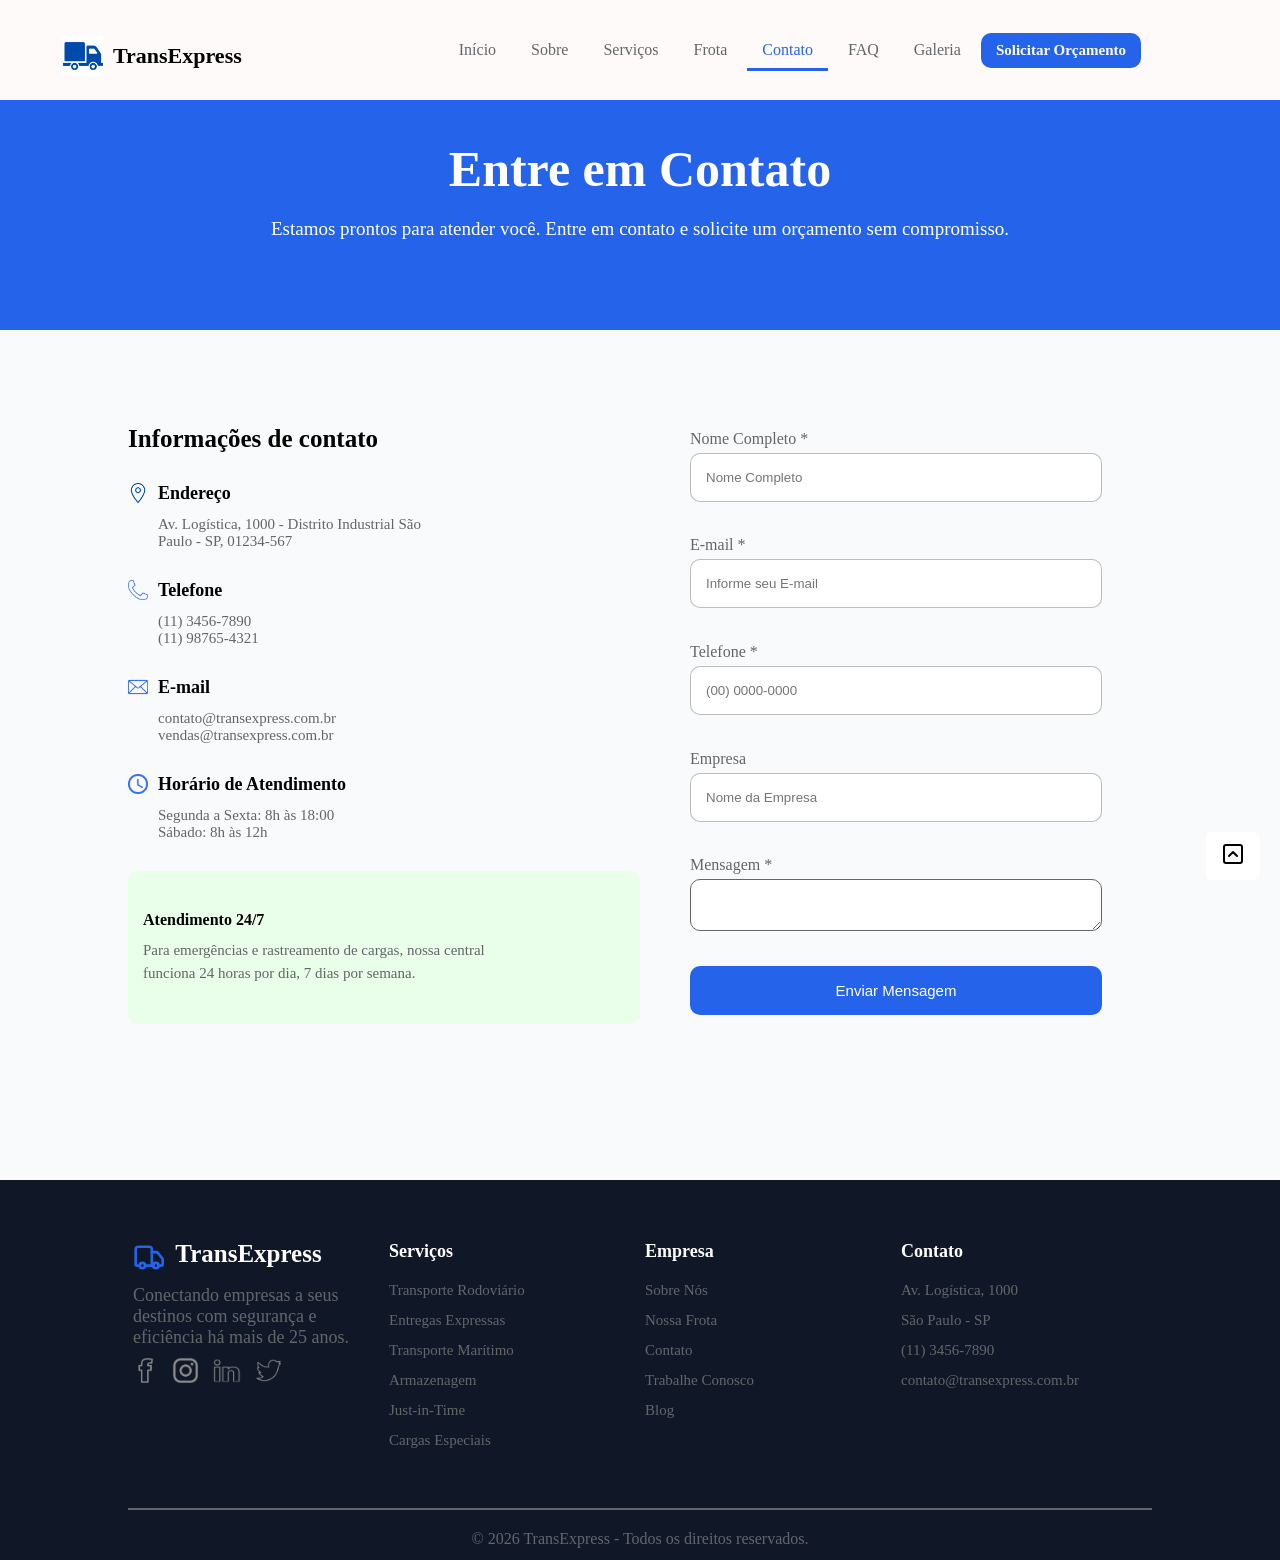
==== contato.html @ cb7da5bd "Add files via upload" ====
<!DOCTYPE html>
<html lang="pt-br">

<head>
    <meta charset="UTF-8">
    <meta name="viewport" content="width=device-width, initial-scale=1.0">
    <link rel="stylesheet" href="contato.css">
    <link rel="stylesheet" href="cabecalho.css">
    <link rel="stylesheet" href="footer.css">
    <style>
        #menu-color {
            border-bottom: 3px solid var(--color-primaria);
            color: var(--color-primaria);
        }
    </style>
    <title>Serviços</title>
</head>

<body>
    <div id="topo"></div>
    <header class="cabecalho">
        <div class="container-header">
            <div class="logo">
                <a href="Inicio.html" style="text-decoration: none;">
                    <img src="icone-logo-site.png" alt="[LOGO-SITE]">
                    <p class="name-empresa"><strong>TransExpress</strong></p>
                </a>
            </div>
            <nav class="nav-bar">
                <input type="checkbox" id="tg-toggle" name="tg-toggle" style="display: none;">
                <div class="container-menu">
                    <ul class="menu">
                        <li><a href="../paginas.site/Inicio.html">Início</a></li>
                        <li><a href="../paginas.site/sobre.html">Sobre</a></li>
                        <li><a href="servicos.html">Serviços</a></li>
                        <li><a href="frota.html">Frota</a></li>
                        <li><a href="contato.html" id="menu-color">Contato</a></li>
                        <li><a href="faq.html">FAQ</a></li>
                        <li><a href="galeria.html">Galeria</a></li>
                        <li><a href="contato.html" class="btn-orcamento">Solicitar Orçamento</a></li>
                    </ul>
                </div>

                <label for="tg-toggle" class="hamburguer">
                    <img src="menu-hamburguer-icone.png" alt="" width="30px" height="30px">
                </label>
            </nav>
        </div>
    </header>
    <main class="conteudo-principal">
        <article class="banner-secao">
            <div class="banner">
                <h1>Entre em Contato</h1>
                <p class="text-banner">Estamos prontos para atender você. Entre em contato e solicite um orçamento sem
                    compromisso.</p>
            </div>
        </article>
        <section class="conteudo-principal-container">
            <section class="secao-contato" id="contato">
                <article class="container">
                    <section class="content-fale-conosco">
                        <h3 class="fale-conosco">
                            <strong>Informações de contato</strong>
                        </h3>
                        <div class="endereco-contato">
                            <img src="local-icone.png" alt="" class="icone-local">
                            <div class="content-contato">
                                <p class="title-contt"><strong>
                                        Endereço
                                    </strong></p>
                                <p>Av. Logística, 1000 - Distrito Industrial
                                    São Paulo - SP, 01234-567</p>
                            </div>
                        </div>
                        <div class="tel">
                            <img src="telefone-icone.png" alt="" class="icone-telefone">
                            <div class="content-contato">
                                <p class="title-contt"><strong>Telefone</strong></p>
                                <p>(11) 3456-7890</p>
                                <p>(11) 98765-4321</p>
                            </div>
                        </div>
                        <div class="email">
                            <img src="email-contato.png" alt="" class="icone-email">
                            <div class="content-contato">
                                <p class="title-contt"><strong>E-mail</strong></p>
                                <p>contato@transexpress.com.br</p>
                                <p>vendas@transexpress.com.br</p>
                            </div>
                        </div>
                        <div class="horario-atendimento">
                            <img src="relogio-icones-endereco.png" alt="" class="icone-relogio">
                            <div class="content-contato">
                                <p class="title-contt"><strong>Horário de Atendimento</strong></p>
                                <p>Segunda a Sexta: 8h às 18:00</p>
                                <p>Sábado: 8h às 12h</p>
                            </div>
                        </div>
                        <article class="box-atendimento">
                            <h4><b>Atendimento 24/7</b></h4>
                            <p>Para emergências e rastreamento de cargas, nossa central funciona 24 horas por dia, 7
                                dias
                                por semana.</p>
                        </article>
                    </section>
                    <section class="formulario">
                        <form action="" method="post" class="form-contato">
                            <fieldset class="field">
                                <div class="nome">
                                    <label for="name">
                                        Nome Completo *
                                    </label>
                                    <input type="text" name="nome" id="name" placeholder="Nome Completo">
                                </div>
                                <div class="div-email">
                                    <label for="email">
                                        E-mail *
                                    </label>
                                    <input type="email" id="email" name="email" placeholder="Informe seu E-mail">
                                </div>
                                <div class="telefone">
                                    <label for="telefone">
                                        Telefone *
                                    </label>
                                    <input type="tel" id="tel" name="tel" placeholder="(00) 0000-0000">
                                </div>
                                <div class="empresa">
                                    <label for="empresa">
                                        Empresa
                                    </label>
                                    <input type="text" id="empresa" name="empresa" placeholder="Nome da Empresa">
                                </div>
                                <div class="mensagem">
                                    <label for="mensagem">
                                        Mensagem *
                                    </label>
                                    <textarea name="mensagem" id="mensagem" rows="2" cols="20"></textarea>
                                </div>
                                <div class="btn-enviar">
                                    <input type="submit" id="btn-enviar" name="btn-enviar0" value="Enviar Mensagem">
                                </div>
                            </fieldset>
                        </form>
                    </section>
                </article>
            </section>
        </section>
    </main>







    <footer class="footer-site">
        <article class="container-footer">
            <section class="column-footer">
                <div class="logo-footer">
                    <svg xmlns="http://www.w3.org/2000/svg" width="35" height="35" viewBox="0 0 24 24" fill="none"
                        stroke="#2563EB" stroke-width="2" stroke-linecap="round" stroke-linejoin="round"
                        class="lucide lucide-truck-icon lucide-truck">
                        <path d="M14 18V6a2 2 0 0 0-2-2H4a2 2 0 0 0-2 2v11a1 1 0 0 0 1 1h2" />
                        <path d="M15 18H9" />
                        <path d="M19 18h2a1 1 0 0 0 1-1v-3.65a1 1 0 0 0-.22-.624l-3.48-4.35A1 1 0 0 0 17.52 8H14" />
                        <circle cx="17" cy="18" r="2" />
                        <circle cx="7" cy="18" r="2" />
                    </svg>
                    <p class="logo-footer-p"><strong>TransExpress</strong></p>
                </div>
                <p>Conectando empresas a seus destinos com segurança e eficiência há mais de 25 anos.</p>
                <div class="links-icones">
                    <a href="#" class="facebook">
                        <img src="facebook icone.png" alt="" class="icone-facebook">
                    </a>
                    <a href="#" class="instagram">
                        <img src="instagram icone.png" alt="" class="instagram-icone">
                    </a>
                    <a href="#" class="linkedin">
                        <img src="linkedin icone.png" alt="" class="linkedin-icone">
                    </a>
                    <a href="#" class="twiter">
                        <img src="x icone.png" alt="" class="x-icone" height="15px">
                    </a>
                </div>
            </section>
            <section class="column-footer servicos-footer">
                <h4><b>Serviços</b></h4>
                <div class="secao-links-footer">
                    <a href="#transporte-rodoviario">
                        <p>Transporte Rodoviário</p>
                    </a>
                    <a href="#entregas-expressas">
                        <p>Entregas Expressas</p>
                    </a>
                    <a href="#transporte-maritimo">
                        <p>Transporte Marítimo</p>
                    </a>
                    <a href="#armazenagem">
                        <p>Armazenagem</p>
                    </a>
                    <a href="#just-in-time">
                        <p>Just-in-Time</p>
                    </a>
                    <a href="#cargas-especiais">
                        <p>Cargas Especiais</p>
                    </a>
                </div>
            </section>
            <section class="column-footer empresa-footer">
                <h4><b>Empresa</b></h4>
                <div class="secao-links-footer">
                    <a href="#sobre">
                        <p>Sobre Nós</p>
                    </a>
                    <a href="#frota">
                        <p>Nossa Frota</p>
                    </a>
                    <a href="#contato">
                        <p>Contato</p>
                    </a>
                    <a href="#trabalhe-conosco">
                        <p>Trabalhe Conosco</p>
                    </a>
                    <a href="#">
                        <p>Blog</p>
                    </a>
                </div>
            </section>
            <section class="column-footer contato-footer">
                <h4><b>Contato</b></h4>
                <div class="secao-links-footer-empr">
                    <p>Av. Logística, 1000</p>
                    <p>São Paulo - SP</p>
                    <p>(11) 3456-7890</p>
                    <p>contato@transexpress.com.br</p>
                </div>
            </section>
        </article>
        <p class="p-footer-final">© 2026 TransExpress - Todos os direitos reservados.</p>
    </footer>

    <a href="#topo" class="botao-topo"><svg xmlns="http://www.w3.org/2000/svg" width="24" height="24"
            viewBox="0 0 24 24" fill="none" stroke="#000" stroke-width="2" stroke-linecap="round"
            stroke-linejoin="round" class="lucide lucide-square-chevron-up-icon lucide-square-chevron-up">
            <rect width="18" height="18" x="3" y="3" rx="2" />
            <path d="m8 14 4-4 4 4" />
        </svg></a>
</body>

</html>
---- contato.css ----
@font-face {
    font-family: 'Roboto';
    src: url('../tipografia/Roboto/Roboto-VariableFont_wdth,wght.ttf') format('truetype');
    font-weight: 100 900;
    font-display: swap;
}


:root {
    --color-primaria: #2563EB;
    --hover-botoes: #1D4ED8;
    --textos-principais: hsl(221, 39%, 11%);
    --color-font-branco: hsl(0, 0%, 100%);
    --color-font-preto: hsl(0, 0%, 0%);
    --fundo-secoes: hsl(210, 20%, 98%);
    --color-cinza: hsl(210, 3%, 40%);
    --color-back-footer: hsl(220, 43%, 11%);
}

* {
    margin: 0;
    padding: 0;
    box-sizing: border-box;
}

html,
body {
    width: 100%;
}

body,
html {
    overflow-x: hidden;
    width: 100%;
}

html {
    font-size: 62.5%;
    min-height: 100vh;
}


body {
    min-width: 100%;
    height: 100%;
    overflow-x: hidden;
    font-family: Roboto;
    background-color: var(--fundo-secoes);
}

.container {
    height: auto;
    min-width: 100%;
    padding: 0;
    margin: 0 auto 0;
    text-align: center;
    box-sizing: border-box;
}

.h2-title-section,
.subtitle-services {
    width: 100%;
    height: auto;
    padding: .5rem auto;
    text-align: center;
}

.h2-title-section strong {
    font-size: 4rem;
    color: var(--textos-principais);
    font-weight: 700;
}

.subtitle-services {
    width: 100%;
    margin-bottom: 5rem;
}

.subtitle-services span {
    display: block;
    max-width: 70rem;
    width: 100%;
    font-size: 2rem;
    text-align: center;
    color: var(--color-cinza);
    padding: .5rem 1rem;
    margin: auto;
}


article.banner-secao {
    width: 100%;
    background-color: var(--color-primaria);
    height: 28rem;
    min-height: 20rem;
    max-height: 30rem;
    text-align: center;
    margin: 0 auto 5rem;
}

.banner {
    margin: auto;
    width: 60%;
    height: 100%;
    box-sizing: border-box;
    text-align: center;
    display: flex;
    flex-direction: column;
    align-items: center;
    justify-content: center;
}

h1 {
    width: 100%;
    max-width: 100%;
    min-height: fit-content;
    font-size: 5rem;
    color: var(--color-font-branco);
    margin-bottom: 2rem;
}

.banner p {
    color: var(--color-font-branco);
    font-size: 1.9rem;
}

.conteudo-principal {
    min-width: 100%;
    min-height: 100%;
}

.conteudo-principal-container {
    width: 80%;
    display: flex;
    flex-direction: column;
    justify-content: center;
    margin: auto;
    text-align: center;
}


.secao-contato {
    min-width: 100%;
    height: auto;
    margin: 4rem auto 10rem;
}

.secao-contato>.container {
    width: 100%;
    height: auto;
    margin-bottom: 6rem;
}

.secao-contato>.container {
    min-width: 100%;
    height: 60rem;
    max-height: 100%;
    display: flex;
    justify-content: space-between;
}

.content-fale-conosco {
    width: 50%;
    text-align: left;
    display: flex;
    flex-direction: column;
}

h3.fale-conosco {
    width: 100%;
    font-size: 2.5rem;
    color: var(--color-font-preto);
    font-weight: 600;
    margin: .5rem auto 3rem;
}

.endereco-contato,
.tel,
.email,
.horario-atendimento {
    display: flex;

    width: 100%;
    height: auto;
    padding: 1rem auto 1rem;

    font-size: 1.8rem;
    margin-bottom: 3rem;
}

.endereco-contato img,
.tel img,
.email img,
.horario-atendimento img {
    max-width: 2rem;
    width: 100%;
    height: 2rem;
    margin-right: 1rem;
}

.title-contt {
    font-size: 1.8rem;

    margin-bottom: 1.2rem;
}

.title-contt+p {
    color: var(--color-cinza);
    font-size: 1.5rem;
    width: 30rem;
}

.title-contt+p+p {
    color: var(--color-cinza);
    font-size: 1.5rem;
    width: 30rem;
}

.box-atendimento {
    width: 100%;
    height: auto;
    padding-top: 4rem;
    padding-bottom: 4rem;
    padding-left: 1.5rem;
    max-width: 600px;
    background-color: #e9ffe9;
    border-radius: 1rem;

}

article.box-atendimento>h4 {
    margin-bottom: 1rem;
}

.box-atendimento>h4 b,
.box-atendimento>h4 {
    width: 100%;
    padding: 0;
    margin: 0;
    font-size: 1.6rem;
    font-weight: 700;
}


.box-atendimento h4+p {
    font-weight: 500;
    padding-right: 10rem;
    color: var(--color-cinza);
    font-size: 1.5rem;
    line-height: 1.5;
}

.formulario {
    box-sizing: border-box;
    width: 50%;
    max-width: 650px;
    min-height: 100%;
}

.form-contato,
.field {
    min-width: 100%;
    height: 100%;
}

.field {
    padding: 0 5rem;
    border: none;
    display: flex;
    flex-direction: column;
    align-items: center;

    gap: 2rem;
}

.field div {
    margin: auto;
    width: 100%;
    height: auto;
    display: flex;
    flex-direction: column;
}

.field div label,
.field div input,
.field div textarea {
    min-width: 100%;
    text-align: left;
    margin: .5rem 0 0;
}

.field div input {
    padding: 1.6rem 1.5rem;
    border-radius: 1rem;
    border: 1px solid #8989898d;
}

.field div input:focus {
    outline: 1px solid var(--color-primaria);
    outline-offset: 2px;

}

.nome label,
.div-email label,
.telefone label,
.empresa label,
.mensagem label {
    font-size: 1.6rem;
    color: var(--color-cinza);
}

#mensagem {
    padding: 1rem 1rem;
    outline-offset: 2px;
    border: 1px solid var(--color-cinza);
    border-radius: 1rem;
}

#mensagem:focus {
    outline: 1px solid var(--color-primaria);
    outline-offset: 2px;
}

#btn-enviar {
    text-align: center;
    width: 100%;
    border: none;
    background-color: var(--color-primaria);
    color: var(--color-font-branco);
    font-size: 1.5rem;
    font-weight: bold 500;
}

#btn-enviar:hover {
    background-color: var(--hover-botoes);
}


/*
===================
    MediaQueries
===================
*/

@media(max-width: 767px) {
    .conteudo-principal-container {
        width: 95%;
        display: flex;
        flex-direction: column;
        justify-content: center;
        margin: auto;
        text-align: center;
    }

    .secao-contato>.container {
        width: 100%;
        height: auto;
        margin-bottom: 6rem;
    }

    .secao-contato>.container {
        min-width: 100%;
        height: auto;
        max-height: 100%;
        display: flex;
        flex-direction: column;
        justify-content: center;
        justify-content: space-between;
    }

    .content-fale-conosco {
        width: 100%;
        text-align: left;
        display: flex;
        flex-direction: column;
    }

    .formulario {
        width: 100%;
        max-width: 100%;
        min-height: 100%;
    }   
}
---- cabecalho.css ----
:root {
    --color-primaria: #2563EB;
    --hover-botoes: #1D4ED8;
    --textos-principais: hsl(221, 39%, 11%);
    --color-font-branco: hsl(0, 0%, 100%);
    --color-font-preto: hsl(0, 0%, 0%);
    --fundo-secoes: hsl(210, 20%, 98%);
    --color-cinza: hsl(210, 3%, 40%);
    --color-back-footer: hsl(220, 43%, 11%);
}

body {
    padding: 5rem 0 0 0;
}

.cabecalho {
    max-width: 100%;
    width: 100%;
    height: 10rem;
    padding: .5rem 0 .5rem;
    position: fixed;
    top: 0%;
    z-index: 99999;
    background-color: snow;

}

.container-header {
    min-height: 7rem;
    min-width: 100%;
    display: flex;
    align-items: center;
    height: 100%;
    padding: 0;
}

.logo {
    width: 40rem;
    height: 7rem;
    padding: 1.2rem 0 0;
    margin: 0;
    display: flex;
    align-items: center;
    justify-content: center;

}

.logo a {
    display: flex;
    align-items: center;
    justify-content: center;
}

.logo a img {
    width: 4rem;
    height: auto;
    margin-right: 1rem;
}

.name-empresa strong {
    font-family: Roboto;
    font-size: 2.2rem;
    color: var(--color-font-preto);
}

.nav-bar {
    max-width: 100%;
    height: 7rem;
    width: 100%;

    display: flex;
    justify-content: center;
    align-items: center;
    margin: 0 auto;
}

.menu {
    width: 100%;
    height: 100%;

    list-style-type: none;

    display: flex;
    justify-content: center;
    align-items: center;
    gap: .5rem;
}

.menu a {
    text-decoration: none;
    color: var(--color-cinza);
    font-family: Roboto;
    font-size: 1.6rem;
    padding: 1rem 1.5rem;
}

a.btn-orcamento {
    height: fit-content;
    margin: auto 0 0;
    text-decoration: none;
    padding: 1rem 1.5rem;
    font-size: 1.5rem;
    color: var(--color-font-branco);
    background-color: var(--color-primaria);
    border-radius: 10px;
    font-weight: bold;
    line-height: 1.5rem;
    display: flex;
    flex-wrap: wrap;
    text-align: center;
}

a.btn-orcamento:hover {
    background-color: var(--color-font-branco);
    color: var(--color-font-preto);
    outline: 2px solid var(--color-primaria);
    outline-offset: 2px;
    transition: all .4s ease, color .4s ease, .4s ease;
}

.hamburguer {
    display: none;
}

.botao-topo {
    position: fixed;
    bottom: 20px;
    right: 20px;
    background-color: var(--color-font-branco);
    color: white;
    padding: 10px 15px;
    border-radius: 5px;
    text-decoration: none;
    font-size: 16px;
    z-index: 9999;
}

.botao-topo:hover {
    background-color: var(--color-primaria);
}

html {
    scroll-behavior: smooth;
}

#conteudo-principal:hover header[id="header-cabecalho"] {
    box-shadow: 0px 2px 15px -7px #585858;
    transition: all .4s ease;
}

.menu #menu-color {
    border-bottom: 3px solid var(--color-primaria);
    color: var(--color-primaria);
}

/*===================
    MediaQueries
=====================
*/

@media (max-width: 767px) {


    .nav-bar {
        position: static;
        flex-direction: row-reverse;
        justify-content: end;
        padding-right: 1.5rem;
    }

    .container-menu {
        display: none;
        position: absolute;
        top: 7rem;
        left: 0;
        width: 100%;
        background-color: var(--color-primaria);
        box-shadow: 0px 11px 13px -6px rgba(0, 0, 0, 0.3);
    }

    #tg-toggle:checked~.container-menu {
        display: block;
    }

    .menu {
        display: flex;
        flex-direction: column;
        width: 100%;
        height: auto;
        padding: 1rem 0;
    }

    .menu li {
        width: 100%;
    }

    .menu a {
        display: block;
        width: 100%;
        padding: 1.5rem 2rem;
        color: white;
        text-align: left;
        border-bottom: 1px solid rgba(255, 255, 255, 0.1);
    }

    a.btn-orcamento {
        margin: 1.5rem;
        display: block;
        text-align: center;
    }

    label.hamburguer {
        display: block;
        cursor: pointer;
        z-index: 10001;
    }

    .menu #menu-color {
        border-bottom: 1px solid rgba(255, 255, 255, 0.1);
        color: var(--color-font-branco);
    }
}

@media (max-width: 940px) {

    .nav-bar {
        justify-content: flex-start;
    }

    a.btn-orcamento {
        padding: 1rem .2rem;
        font-size: 1.2rem;
        margin-left: 0;
    }

    .menu {
        gap: 0;
    }

    .logo {
        width: fit-content;
        display: flex;
        flex-direction: column;
        align-items: start;
        padding-left: 1.5rem;
        justify-content: start;
    }
}

@media (max-width: 600px) {
    .logo {
        width: fit-content;
        display: flex;
        flex-direction: column;
        align-items: start;
        padding-left: 1.5rem;
        justify-content: start;
    }

    .logo a {
        display: flex;
        align-items: center;
        justify-content: center;
    }

    .name-empresa strong {
        height: 100%;
        width: 100%;
        font-size: 1.8rem;
    }
}
---- footer.css ----
footer.footer-site {
    min-width: 100%;
    height: 38rem;
    padding: 5rem auto 3rem;
    display: block;
    padding-bottom: 5rem;
    background-color: var(--color-back-footer);
    margin-top: auto;
}

.container-footer {
    margin: auto;
    width: 80%;
    height: 100%;
    display: flex;
    justify-content: space-between;
    color: var(--color-font-branco);
    padding-bottom: 1.5rem;
    border-bottom: 2px solid var(--color-cinza);

    padding-top: 5rem;
}

.column-footer {
    width: 25%;
    height: 100%;
    padding: 1rem 0 0 .5rem;
    border-bottom: none;
    text-align: left;
}

.logo-footer {
    display: flex;
    min-width: 100%;
    gap: 1rem;
    margin-bottom: 1rem;
}

.logo-footer-p {
    display: flex;
    width: 90%;
    font-size: 2.5rem;
}

.logo-footer+p {
    color: var(--color-cinza);
    font-size: 1.8rem;
    padding-right: 3rem;
    margin-bottom: 1rem;
}

div.links-icones {
    display: flex;
    width: 100%;
    justify-content: start;
    gap: 1.5rem;
}

div.links-icones img {
    width: 25px;
    height: 25px;
    filter: invert(55%);
    text-decoration: none;
}

div.links-icones img:hover {
    filter: invert(100%);
}

.linkedin-icone {
    min-width: 28px;
    max-height: 28px;
    height: 100%;
}

.column-footer h4 {
    font-size: 1.8rem;
    color: var(--color-font-branco);
    font-weight: 500;
    margin: 1px 0 2rem;
}

.secao-links-footer {
    width: 100%;
    height: auto;
    display: flex;
    flex-direction: column;
    gap: 13px;
}

.secao-links-footer a {
    color: var(--color-cinza);
    text-decoration: none;
    font-size: 1.5rem;
    transition: color .5s all;
    width: fit-content;
}

.secao-links-footer a:hover {
    color: var(--color-font-branco);
}

.contato-footer .secao-links-footer-empr p {
    color: var(--color-cinza);
    text-decoration: none;
    font-size: 1.5rem;
    transition: color .5s all;
    margin-bottom: 13px;
}

p.p-footer-final {
    margin: 2rem auto 1.6rem;
    text-align: center;
    color: var(--color-cinza);
    font-size: 1.6rem;
}

@media (max-width: 767px) {
    footer.footer-site {
        min-width: 100%;
        height: auto;
        padding: 5rem auto 3rem;
        display: block;
        padding-bottom: 5rem;
        background-color: var(--color-back-footer);
    }

    .container-footer {
        margin: auto;
        width: 95%;
        height: 100%;
        display: flex;
        justify-content: space-between;
        flex-direction: column;

    }

    .column-footer {
        width: 100%;
        height: 100%;
        padding: 1rem 0 0 .5rem;
        border-bottom: none;
        text-align: left;

    }
}
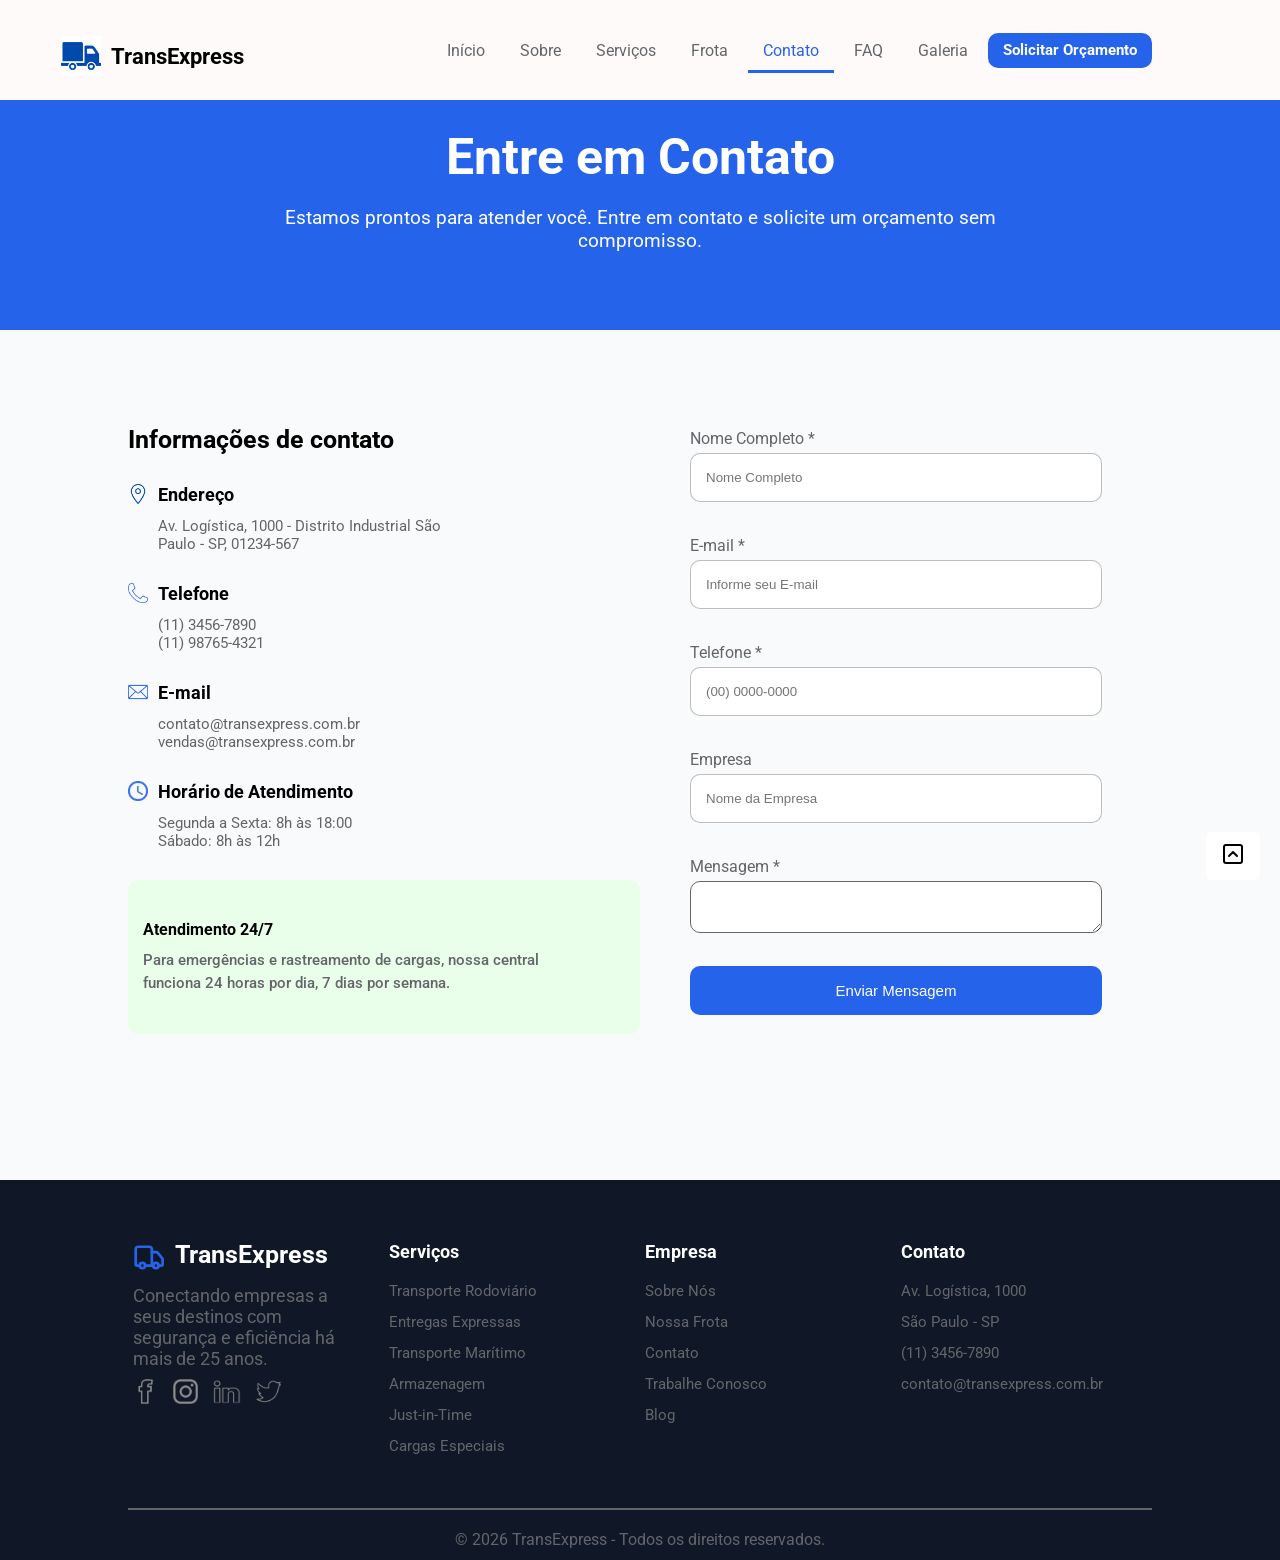
==== commit f5437ded: "Update contato.html" ====
--- a/contato.html
+++ b/contato.html
@@ -4,6 +4,9 @@
 <head>
     <meta charset="UTF-8">
     <meta name="viewport" content="width=device-width, initial-scale=1.0">
+    <link rel="preconnect" href="https://fonts.googleapis.com">
+<link rel="preconnect" href="https://fonts.gstatic.com" crossorigin>
+<link href="https://fonts.googleapis.com/css2?family=Roboto:ital,wght@0,100..900;1,100..900&display=swap" rel="stylesheet">
     <link rel="stylesheet" href="contato.css">
     <link rel="stylesheet" href="cabecalho.css">
     <link rel="stylesheet" href="footer.css">
@@ -248,4 +251,4 @@
         </svg></a>
 </body>
 
-</html>+</html>
